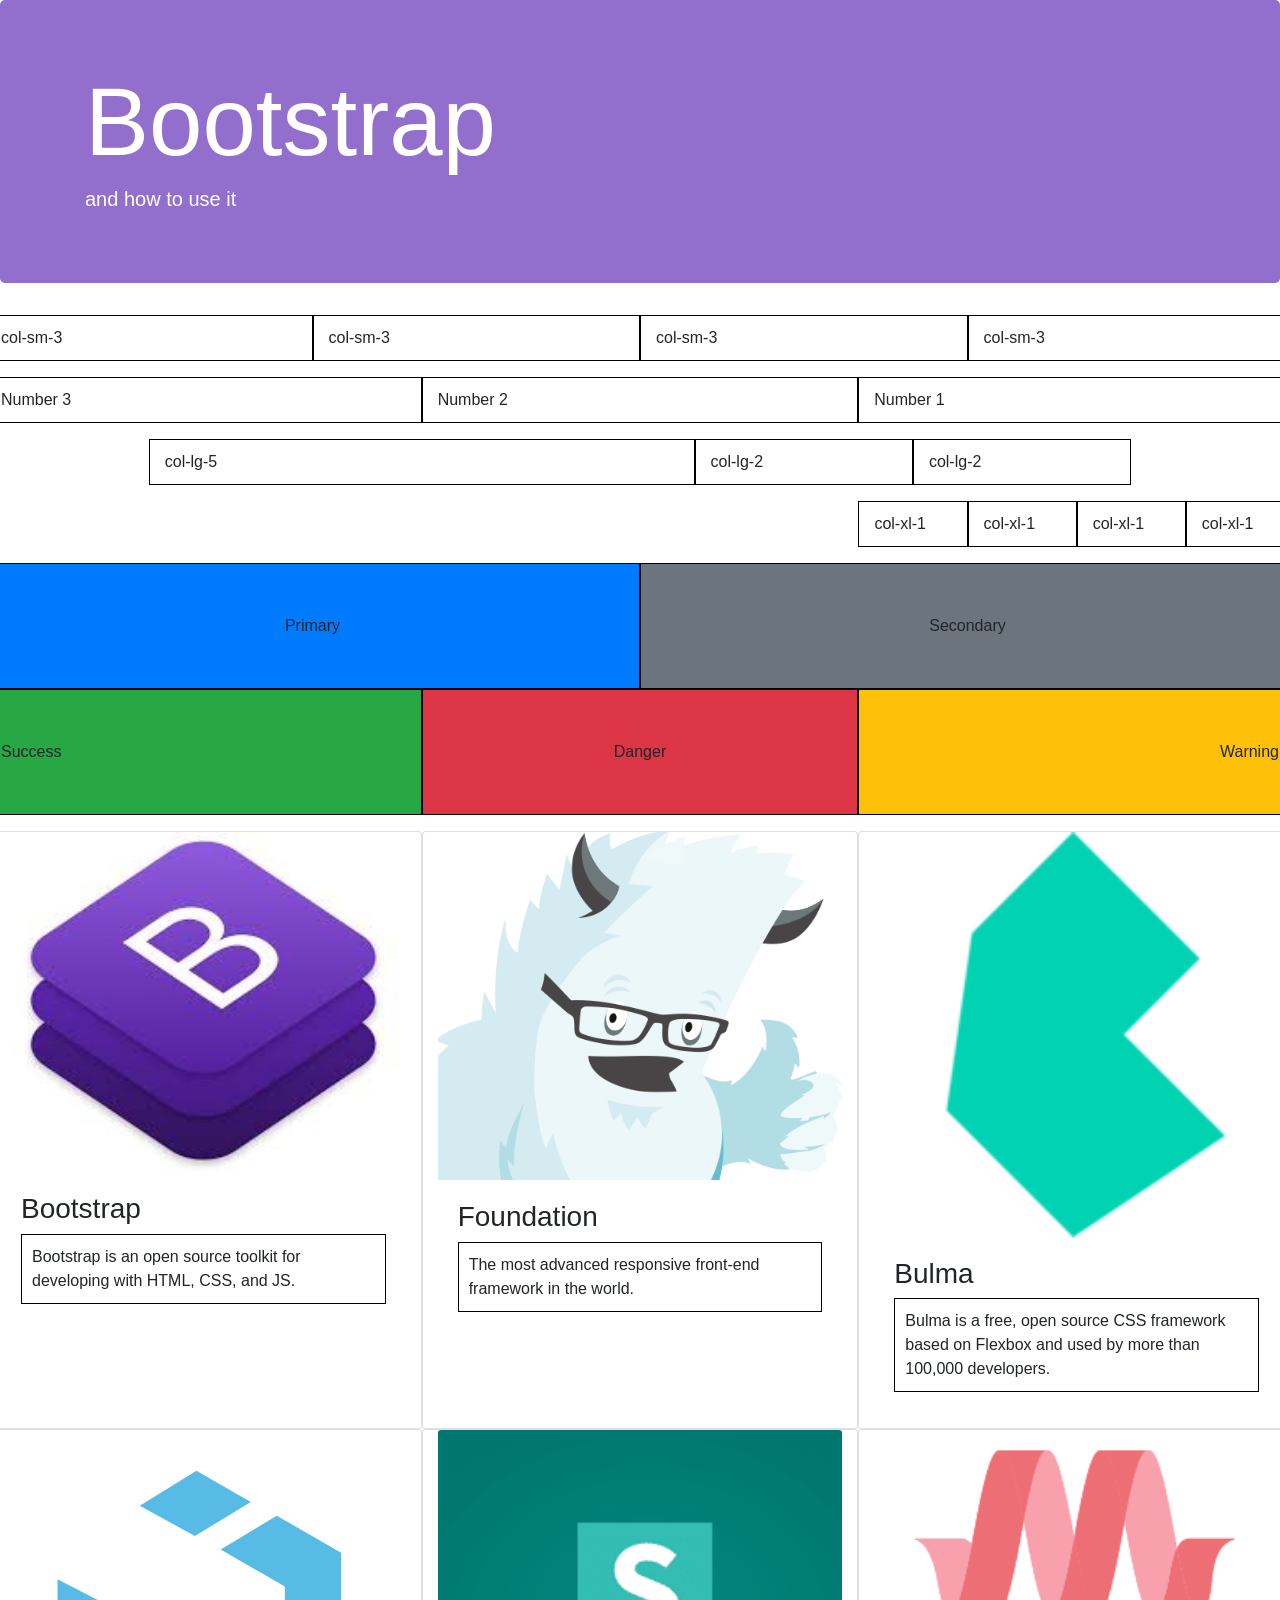
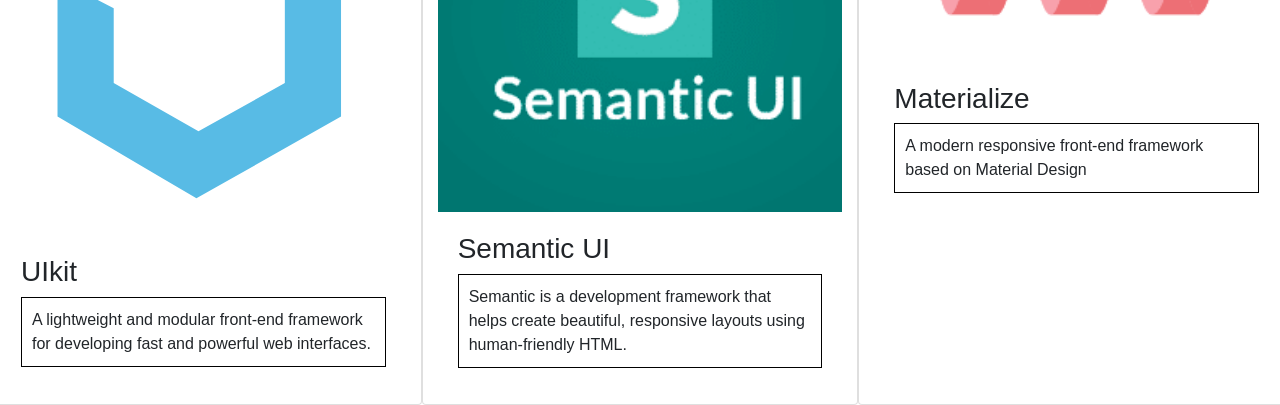
==== index.html @ 68bc1cb2 "Initial Commit" ====
<!doctype html>
<html lang="en">
  <head>
    <!-- Required meta tags -->
    <meta charset="utf-8">
    <meta name="viewport" content="width=device-width, initial-scale=1, shrink-to-fit=no">
    <!-- Bootstrap CSS -->
    <link rel="stylesheet" href="https://stackpath.bootstrapcdn.com/bootstrap/4.2.1/css/bootstrap.min.css" integrity="sha384-GJzZqFGwb1QTTN6wy59ffF1BuGJpLSa9DkKMp0DgiMDm4iYMj70gZWKYbI706tWS" crossorigin="anonymous">
    <!--Normal CSS-->
    <link rel="stylesheet" href="styles.css" type="text/css">
    <title>Hello, world!</title>
  </head>
  <body>

    <header class="jumbotron">
      <div class="container">
        <h1 class="display-1 text-white">Bootstrap</h1>
        <h2 class="lead text-white">and how to use it</h2>
      </div>
    </header>

    <section class="row">
      <p class="col-sm-3">col-sm-3</p>
      <p class="col-sm-3">col-sm-3</p>
      <p class="col-sm-3">col-sm-3</p>
      <p class="col-sm-3">col-sm-3</p>
    </section>

    <section class="row">
      <p class="col-md-4 order-last">Number 1</p>
      <p class="col-md-4">Number 2</p>
      <p class="col-md-4 order-first">Number 3</p>
    </section>

    <section class="row justify-content-center">
      <p class="col-lg-5">col-lg-5</p>
      <p class="col-lg-2">col-lg-2</p>
      <p class="col-lg-2">col-lg-2</p>
    </section>

    <section class="row justify-content-end">
      <p class="col-md-3 col-xl-1">col-xl-1</p>
      <p class="col-md-3 col-xl-1">col-xl-1</p>
      <p class="col-md-3 col-xl-1">col-xl-1</p>
      <p class="col-md-3 col-xl-1">col-xl-1</p>
    </section>



    <ul class="row">
      <li class="col-md-6 bg-primary text-center">Primary</li>
      <li class="col-md-6 bg-secondary text-center">Secondary</li>
      <li class="col-md-4 bg-success text-left">Success</li>
      <li class="col-md-4 bg-danger text-center">Danger</li>
      <li class="col-md-4 bg-warning text-right">Warning</li>
    </ul>



    <section class="row">
      <article class="card col-md-6 col-lg-4">
        <img src="img/bootstrap.jpeg" alt="Bootstrap Logo" class="card-img-top img-fluid">
        <div class="card-body">
          <h3>Bootstrap</h3>
          <p>Bootstrap is an open source toolkit for developing with HTML, CSS, and JS.</p>
        </div>
      </article>
      <article class="card col-md-6 col-lg-4">
        <img src="img/foundation.png" alt="Foundation Logo" class="card-img-top img-fluid">
        <div class="card-body">
          <h3>Foundation</h3>
          <p>The most advanced responsive front-end framework in the world.</p>
        </div>
      </article>
      <article class="card col-md-6 col-lg-4">
        <img src="img/bulma.png" alt="Bulma Logo" class="card-img-top img-fluid">
        <div class="card-body">
          <h3>Bulma</h3>
          <p>Bulma is a free, open source CSS framework based on Flexbox and used by more than 100,000 developers.</p>
        </div>
      </article>
      <article class="card col-md-6 col-lg-4">
        <img src="img/uikit.svg" alt="UIkit Logo" class="card-img-top img-fluid">
        <div class="card-body">
          <h3>UIkit</h3>
          <p>A lightweight and modular front-end framework for developing fast and powerful web interfaces.</p>
        </div>
      </article>
      <article class="card col-md-6 col-lg-4">
        <img src="img/semanticui.png" alt="Semantic UI Logo" class="card-img-top img-fluid">
        <div class="card-body">
          <h3>Semantic UI</h3>
          <p>Semantic is a development framework that helps create beautiful, responsive layouts using human-friendly HTML.</p>
        </div>
      </article>
      <article class="card col-md-6 col-lg-4">
        <img src="img/materialize.png" alt="Materialize Logo" class="card-img-top img-fluid">
        <div class="card-body">
          <h3>Materialize</h3>
          <p>A modern responsive front-end framework based on Material Design</p>
        </div>
      </article>
    </section>

  </body>
</html>
---- styles.css ----
.jumbotron {
  background-color: #926FCC
}

p {
  border: 1px solid black;
  padding: 10px;
}

li {
  list-style-type: none;
  border: 1px solid black;
  padding: 50px;
}

ul {
  padding: 0;
}
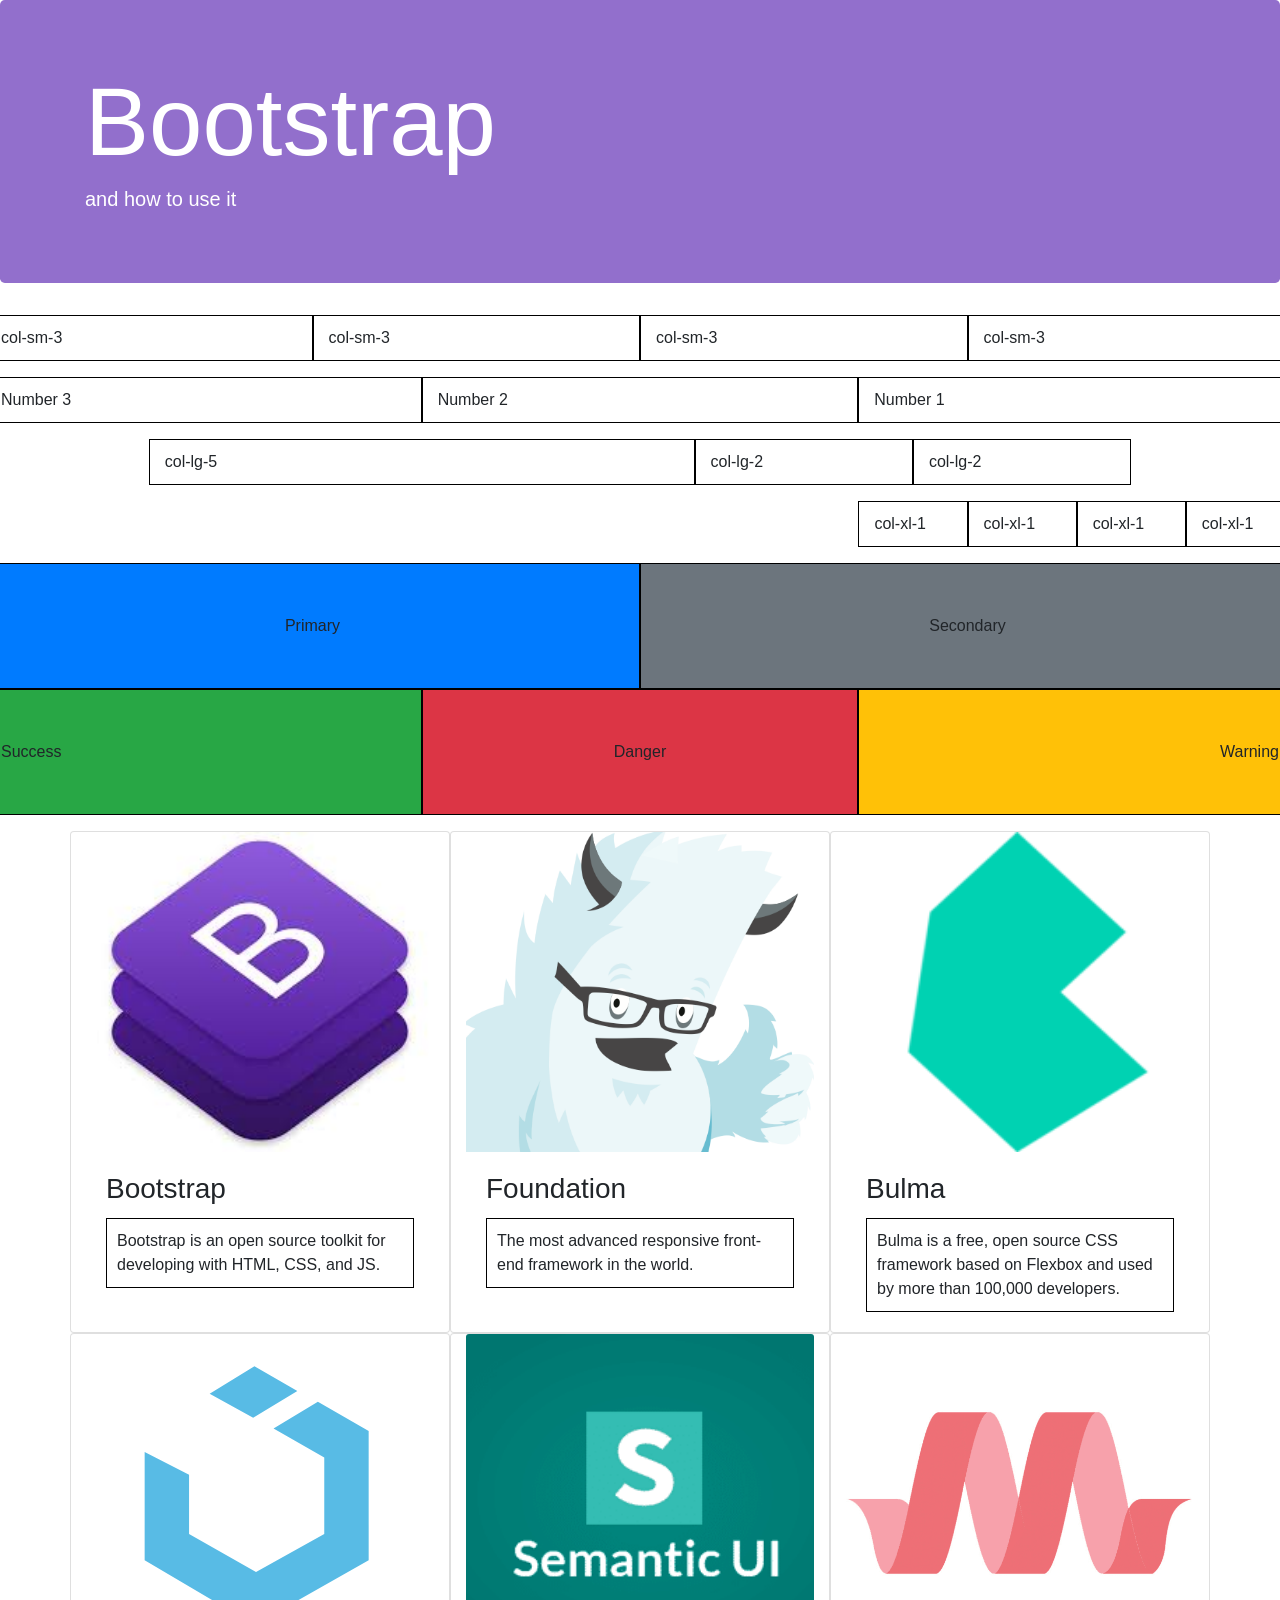
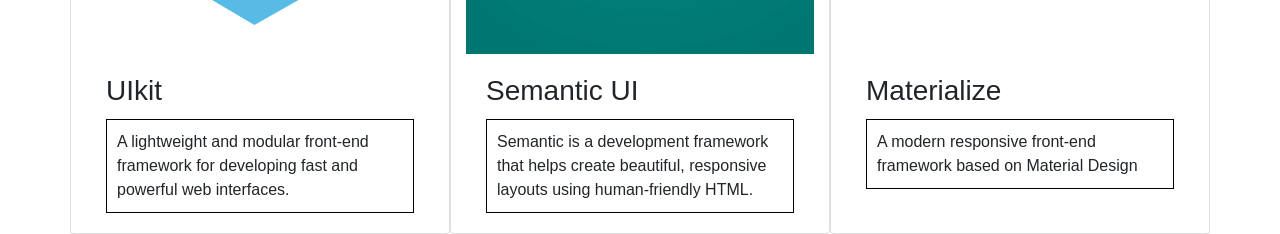
==== commit cfc2062c: "Updated cards" ====
--- a/index.html
+++ b/index.html
@@ -55,52 +55,51 @@
       <li class="col-md-4 bg-warning text-right">Warning</li>
     </ul>
 
-
-
-    <section class="row">
-      <article class="card col-md-6 col-lg-4">
-        <img src="img/bootstrap.jpeg" alt="Bootstrap Logo" class="card-img-top img-fluid">
-        <div class="card-body">
-          <h3>Bootstrap</h3>
-          <p>Bootstrap is an open source toolkit for developing with HTML, CSS, and JS.</p>
-        </div>
-      </article>
-      <article class="card col-md-6 col-lg-4">
-        <img src="img/foundation.png" alt="Foundation Logo" class="card-img-top img-fluid">
-        <div class="card-body">
-          <h3>Foundation</h3>
-          <p>The most advanced responsive front-end framework in the world.</p>
-        </div>
-      </article>
-      <article class="card col-md-6 col-lg-4">
-        <img src="img/bulma.png" alt="Bulma Logo" class="card-img-top img-fluid">
-        <div class="card-body">
-          <h3>Bulma</h3>
-          <p>Bulma is a free, open source CSS framework based on Flexbox and used by more than 100,000 developers.</p>
-        </div>
-      </article>
-      <article class="card col-md-6 col-lg-4">
-        <img src="img/uikit.svg" alt="UIkit Logo" class="card-img-top img-fluid">
-        <div class="card-body">
-          <h3>UIkit</h3>
-          <p>A lightweight and modular front-end framework for developing fast and powerful web interfaces.</p>
-        </div>
-      </article>
-      <article class="card col-md-6 col-lg-4">
-        <img src="img/semanticui.png" alt="Semantic UI Logo" class="card-img-top img-fluid">
-        <div class="card-body">
-          <h3>Semantic UI</h3>
-          <p>Semantic is a development framework that helps create beautiful, responsive layouts using human-friendly HTML.</p>
-        </div>
-      </article>
-      <article class="card col-md-6 col-lg-4">
-        <img src="img/materialize.png" alt="Materialize Logo" class="card-img-top img-fluid">
-        <div class="card-body">
-          <h3>Materialize</h3>
-          <p>A modern responsive front-end framework based on Material Design</p>
-        </div>
-      </article>
+    <section class="container">
+      <div class="row">
+        <article class="card col-md-6 col-lg-4">
+          <img src="img/bootstrap.jpeg" alt="Bootstrap Logo" class="card-img-top img-fluid">
+          <div class="card-body">
+            <h3 class="card-title">Bootstrap</h3>
+            <p class="card-text">Bootstrap is an open source toolkit for developing with HTML, CSS, and JS.</p>
+          </div>
+        </article>
+        <article class="card col-md-6 col-lg-4">
+          <img src="img/foundation.png" alt="Foundation Logo" class="card-img-top img-fluid">
+          <div class="card-body">
+            <h3 class="card-title">Foundation</h3>
+            <p class="card-text">The most advanced responsive front-end framework in the world.</p>
+          </div>
+        </article>
+        <article class="card col-md-6 col-lg-4">
+          <img src="img/bulma.png" alt="Bulma Logo" class="card-img-top img-fluid">
+          <div class="card-body">
+            <h3 class="card-title">Bulma</h3>
+            <p class="card-text">Bulma is a free, open source CSS framework based on Flexbox and used by more than 100,000 developers.</p>
+          </div>
+        </article>
+        <article class="card col-md-6 col-lg-4">
+          <img src="img/uikit.svg" alt="UIkit Logo" class="card-img-top img-fluid">
+          <div class="card-body">
+            <h3 class="card-title">UIkit</h3>
+            <p class="card-text">A lightweight and modular front-end framework for developing fast and powerful web interfaces.</p>
+          </div>
+        </article>
+        <article class="card col-md-6 col-lg-4">
+          <img src="img/semanticui.png" alt="Semantic UI Logo" class="card-img-top img-fluid">
+          <div class="card-body">
+            <h3 class="card-title">Semantic UI</h3>
+            <p class="card-text">Semantic is a development framework that helps create beautiful, responsive layouts using human-friendly HTML.</p>
+          </div>
+        </article>
+        <article class="card col-md-6 col-lg-4">
+          <img src="img/materialize.png" alt="Materialize Logo" class="card-img-top img-fluid">
+          <div class="card-body">
+            <h3 class="card-title">Materialize</h3>
+            <p class="card-text">A modern responsive front-end framework based on Material Design</p>
+          </div>
+        </article>
+      </div>
     </section>
-
   </body>
 </html>
--- a/styles.css
+++ b/styles.css
@@ -16,3 +16,7 @@
 ul {
   padding: 0;
 }
+
+.card-img-top {
+  height: 20rem;
+}
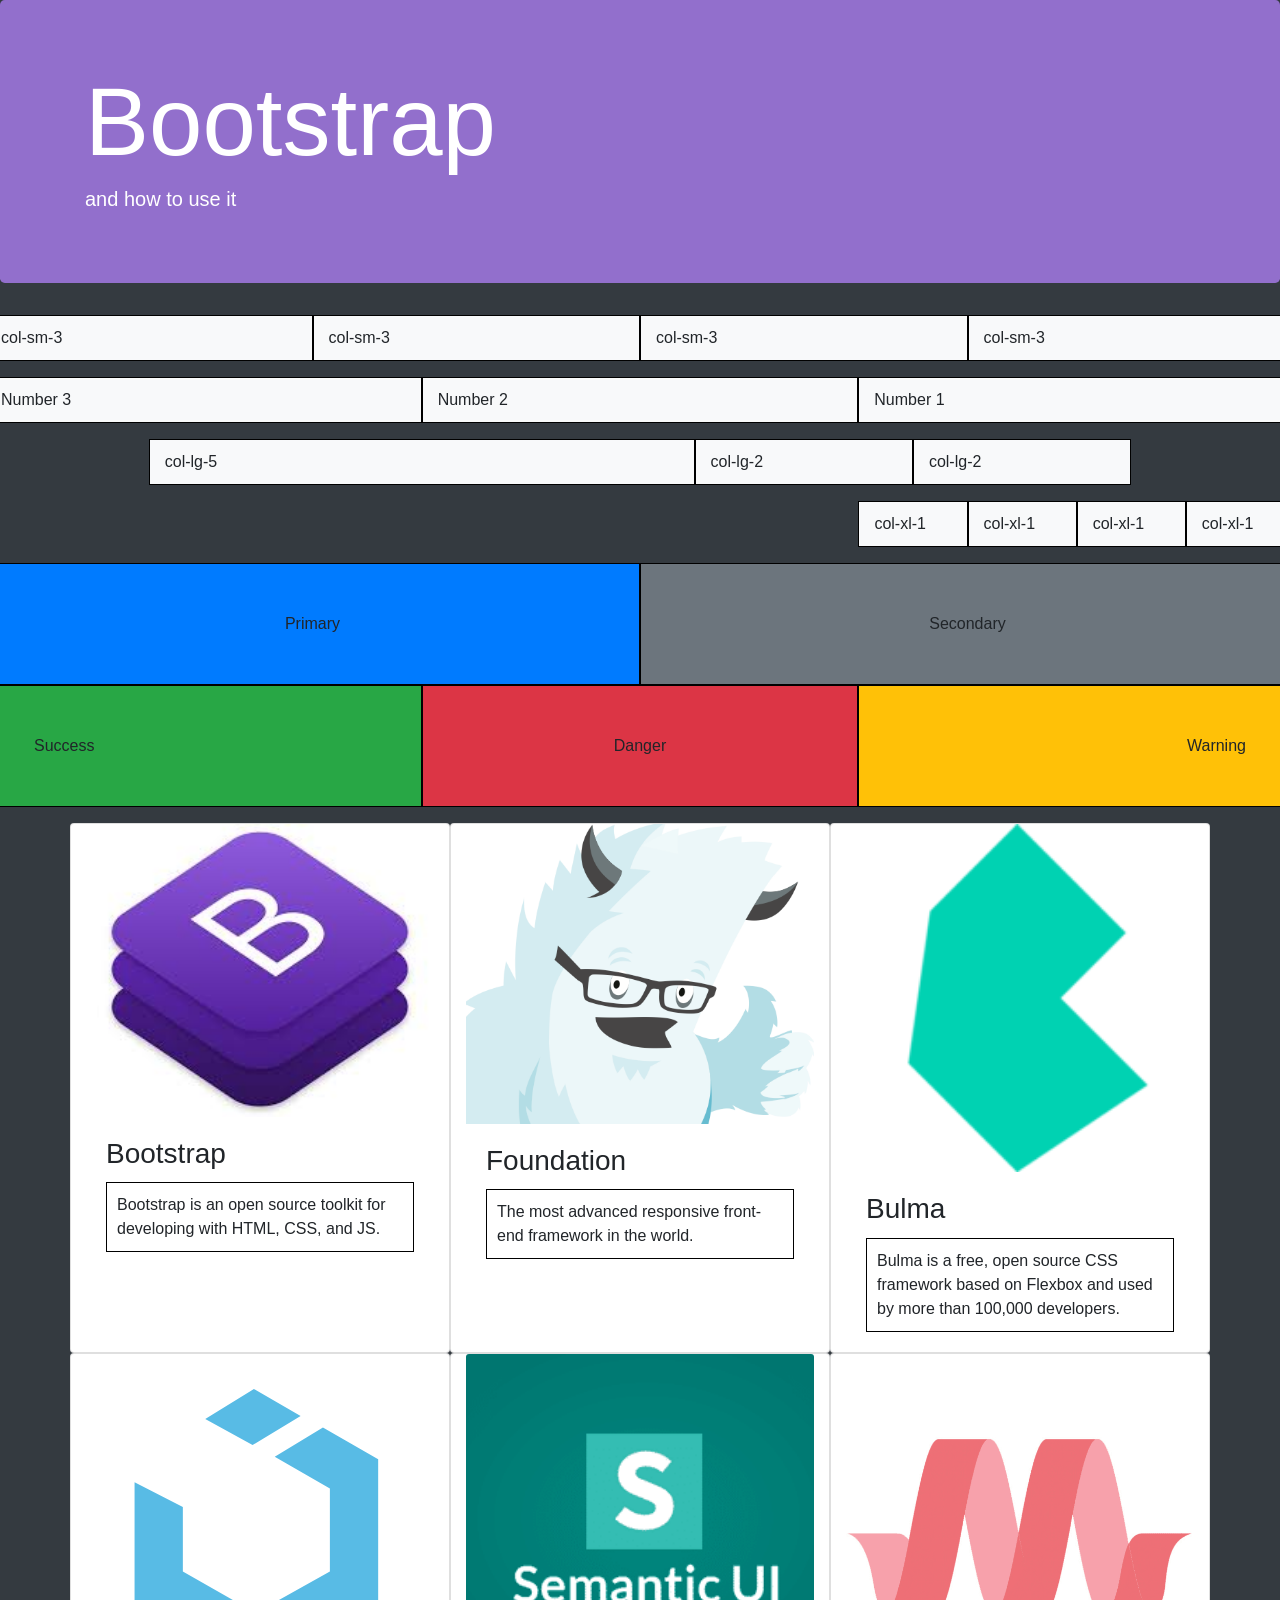
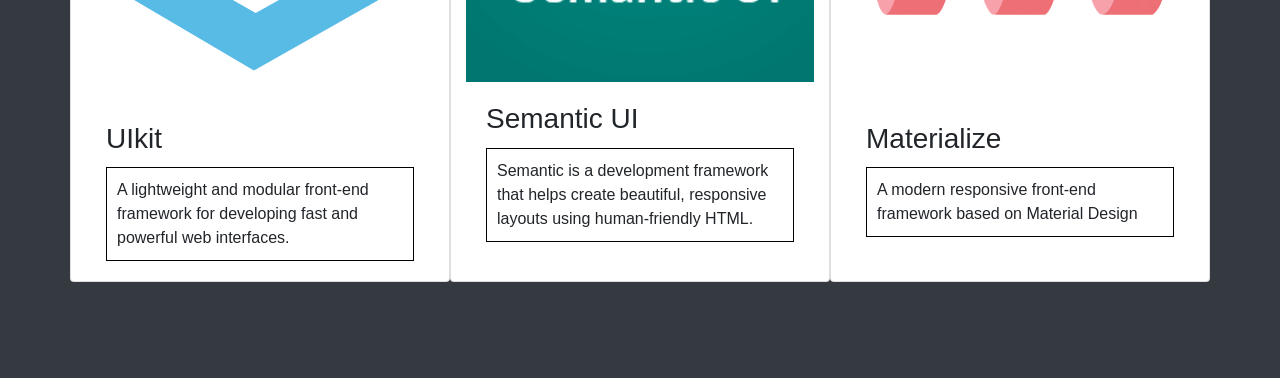
==== commit 85b4eaea: "Added spinner and made minor adjustments" ====
--- a/index.html
+++ b/index.html
@@ -1,105 +1,119 @@
 <!doctype html>
 <html lang="en">
-  <head>
-    <!-- Required meta tags -->
-    <meta charset="utf-8">
-    <meta name="viewport" content="width=device-width, initial-scale=1, shrink-to-fit=no">
-    <!-- Bootstrap CSS -->
-    <link rel="stylesheet" href="https://stackpath.bootstrapcdn.com/bootstrap/4.2.1/css/bootstrap.min.css" integrity="sha384-GJzZqFGwb1QTTN6wy59ffF1BuGJpLSa9DkKMp0DgiMDm4iYMj70gZWKYbI706tWS" crossorigin="anonymous">
-    <!--Normal CSS-->
-    <link rel="stylesheet" href="styles.css" type="text/css">
-    <title>Hello, world!</title>
-  </head>
-  <body>
 
-    <header class="jumbotron">
-      <div class="container">
-        <h1 class="display-1 text-white">Bootstrap</h1>
-        <h2 class="lead text-white">and how to use it</h2>
-      </div>
-    </header>
+<head>
+  <!-- Required meta tags -->
+  <meta charset="utf-8">
+  <meta name="viewport" content="width=device-width, initial-scale=1, shrink-to-fit=no">
+  <!-- Bootstrap CSS -->
+  <link rel="stylesheet" href="https://stackpath.bootstrapcdn.com/bootstrap/4.2.1/css/bootstrap.min.css" integrity="sha384-GJzZqFGwb1QTTN6wy59ffF1BuGJpLSa9DkKMp0DgiMDm4iYMj70gZWKYbI706tWS" crossorigin="anonymous">
+  <!--Normal CSS-->
+  <link rel="stylesheet" href="styles.css" type="text/css">
+  <title>Hello, world!</title>
+</head>
 
-    <section class="row">
-      <p class="col-sm-3">col-sm-3</p>
-      <p class="col-sm-3">col-sm-3</p>
-      <p class="col-sm-3">col-sm-3</p>
-      <p class="col-sm-3">col-sm-3</p>
-    </section>
+<body class="bg-dark">
 
-    <section class="row">
-      <p class="col-md-4 order-last">Number 1</p>
-      <p class="col-md-4">Number 2</p>
-      <p class="col-md-4 order-first">Number 3</p>
-    </section>
-
-    <section class="row justify-content-center">
-      <p class="col-lg-5">col-lg-5</p>
-      <p class="col-lg-2">col-lg-2</p>
-      <p class="col-lg-2">col-lg-2</p>
-    </section>
-
-    <section class="row justify-content-end">
-      <p class="col-md-3 col-xl-1">col-xl-1</p>
-      <p class="col-md-3 col-xl-1">col-xl-1</p>
-      <p class="col-md-3 col-xl-1">col-xl-1</p>
-      <p class="col-md-3 col-xl-1">col-xl-1</p>
-    </section>
+  <header class="jumbotron">
+    <div class="container">
+      <h1 class="display-1 text-white">Bootstrap</h1>
+      <h2 class="lead text-white">and how to use it</h2>
+    </div>
+  </header>
 
 
 
-    <ul class="row">
-      <li class="col-md-6 bg-primary text-center">Primary</li>
-      <li class="col-md-6 bg-secondary text-center">Secondary</li>
-      <li class="col-md-4 bg-success text-left">Success</li>
-      <li class="col-md-4 bg-danger text-center">Danger</li>
-      <li class="col-md-4 bg-warning text-right">Warning</li>
-    </ul>
+  <section class="row">
+    <p class="col-sm-3 bg-light">col-sm-3</p>
+    <p class="col-sm-3 bg-light">col-sm-3</p>
+    <p class="col-sm-3 bg-light">col-sm-3</p>
+    <p class="col-sm-3 bg-light">col-sm-3</p>
+  </section>
 
-    <section class="container">
-      <div class="row">
-        <article class="card col-md-6 col-lg-4">
-          <img src="img/bootstrap.jpeg" alt="Bootstrap Logo" class="card-img-top img-fluid">
-          <div class="card-body">
-            <h3 class="card-title">Bootstrap</h3>
-            <p class="card-text">Bootstrap is an open source toolkit for developing with HTML, CSS, and JS.</p>
-          </div>
-        </article>
-        <article class="card col-md-6 col-lg-4">
-          <img src="img/foundation.png" alt="Foundation Logo" class="card-img-top img-fluid">
-          <div class="card-body">
-            <h3 class="card-title">Foundation</h3>
-            <p class="card-text">The most advanced responsive front-end framework in the world.</p>
-          </div>
-        </article>
-        <article class="card col-md-6 col-lg-4">
-          <img src="img/bulma.png" alt="Bulma Logo" class="card-img-top img-fluid">
-          <div class="card-body">
-            <h3 class="card-title">Bulma</h3>
-            <p class="card-text">Bulma is a free, open source CSS framework based on Flexbox and used by more than 100,000 developers.</p>
-          </div>
-        </article>
-        <article class="card col-md-6 col-lg-4">
-          <img src="img/uikit.svg" alt="UIkit Logo" class="card-img-top img-fluid">
-          <div class="card-body">
-            <h3 class="card-title">UIkit</h3>
-            <p class="card-text">A lightweight and modular front-end framework for developing fast and powerful web interfaces.</p>
-          </div>
-        </article>
-        <article class="card col-md-6 col-lg-4">
-          <img src="img/semanticui.png" alt="Semantic UI Logo" class="card-img-top img-fluid">
-          <div class="card-body">
-            <h3 class="card-title">Semantic UI</h3>
-            <p class="card-text">Semantic is a development framework that helps create beautiful, responsive layouts using human-friendly HTML.</p>
-          </div>
-        </article>
-        <article class="card col-md-6 col-lg-4">
-          <img src="img/materialize.png" alt="Materialize Logo" class="card-img-top img-fluid">
-          <div class="card-body">
-            <h3 class="card-title">Materialize</h3>
-            <p class="card-text">A modern responsive front-end framework based on Material Design</p>
-          </div>
-        </article>
-      </div>
-    </section>
-  </body>
+  <section class="row">
+    <p class="col-md-4 order-last bg-light">Number 1</p>
+    <p class="col-md-4 bg-light">Number 2</p>
+    <p class="col-md-4 order-first bg-light">Number 3</p>
+  </section>
+
+  <section class="row justify-content-center">
+    <p class="col-lg-5 bg-light">col-lg-5</p>
+    <p class="col-lg-2 bg-light">col-lg-2</p>
+    <p class="col-lg-2 bg-light">col-lg-2</p>
+  </section>
+
+  <section class="row justify-content-end">
+    <p class="col-md-3 col-xl-1 bg-light">col-xl-1</p>
+    <p class="col-md-3 col-xl-1 bg-light">col-xl-1</p>
+    <p class="col-md-3 col-xl-1 bg-light">col-xl-1</p>
+    <p class="col-md-3 col-xl-1 bg-light">col-xl-1</p>
+  </section>
+
+
+
+  <ul class="row">
+    <li class="col-md-6 bg-primary text-center p-5">Primary</li>
+    <li class="col-md-6 bg-secondary text-center p-5">Secondary</li>
+    <li class="col-md-4 bg-success text-left p-5">Success</li>
+    <li class="col-md-4 bg-danger text-center p-5">Danger</li>
+    <li class="col-md-4 bg-warning text-right p-5">Warning</li>
+  </ul>
+
+
+
+  <section class="container">
+    <div class="row">
+      <article class="card col-md-6 col-lg-4">
+        <img src="img/bootstrap.jpeg" alt="Bootstrap Logo" class="card-img-top img-fluid">
+        <div class="card-body">
+          <h3 class="card-title">Bootstrap</h3>
+          <p class="card-text">Bootstrap is an open source toolkit for developing with HTML, CSS, and JS.</p>
+        </div>
+      </article>
+      <article class="card col-md-6 col-lg-4">
+        <img src="img/foundation.png" alt="Foundation Logo" class="card-img-top img-fluid">
+        <div class="card-body">
+          <h3 class="card-title">Foundation</h3>
+          <p class="card-text">The most advanced responsive front-end framework in the world.</p>
+        </div>
+      </article>
+      <article class="card col-md-6 col-lg-4">
+        <img src="img/bulma.png" alt="Bulma Logo" class="card-img-top img-fluid">
+        <div class="card-body">
+          <h3 class="card-title">Bulma</h3>
+          <p class="card-text">Bulma is a free, open source CSS framework based on Flexbox and used by more than 100,000 developers.</p>
+        </div>
+      </article>
+      <article class="card col-md-6 col-lg-4">
+        <img src="img/uikit.svg" alt="UIkit Logo" class="card-img-top img-fluid">
+        <div class="card-body">
+          <h3 class="card-title">UIkit</h3>
+          <p class="card-text">A lightweight and modular front-end framework for developing fast and powerful web interfaces.</p>
+        </div>
+      </article>
+      <article class="card col-md-6 col-lg-4">
+        <img src="img/semanticui.png" alt="Semantic UI Logo" class="card-img-top img-fluid">
+        <div class="card-body">
+          <h3 class="card-title">Semantic UI</h3>
+          <p class="card-text">Semantic is a development framework that helps create beautiful, responsive layouts using human-friendly HTML.</p>
+        </div>
+      </article>
+      <article class="card col-md-6 col-lg-4">
+        <img src="img/materialize.png" alt="Materialize Logo" class="card-img-top img-fluid">
+        <div class="card-body">
+          <h3 class="card-title">Materialize</h3>
+          <p class="card-text">A modern responsive front-end framework based on Material Design</p>
+        </div>
+      </article>
+    </div>
+  </section>
+
+  <div class="row justify-content-center">
+    <div class="spinner-border text-danger m-5" role="status">
+      <span class="sr-only">Loading...</span>
+    </div>
+  </div>
+  
+</body>
+
 </html>
--- a/styles.css
+++ b/styles.css
@@ -10,13 +10,12 @@
 li {
   list-style-type: none;
   border: 1px solid black;
-  padding: 50px;
 }
 
 ul {
   padding: 0;
 }
 
-.card-img-top {
-  height: 20rem;
+@media (prefers-reduced-motion: reduce) {
+
 }
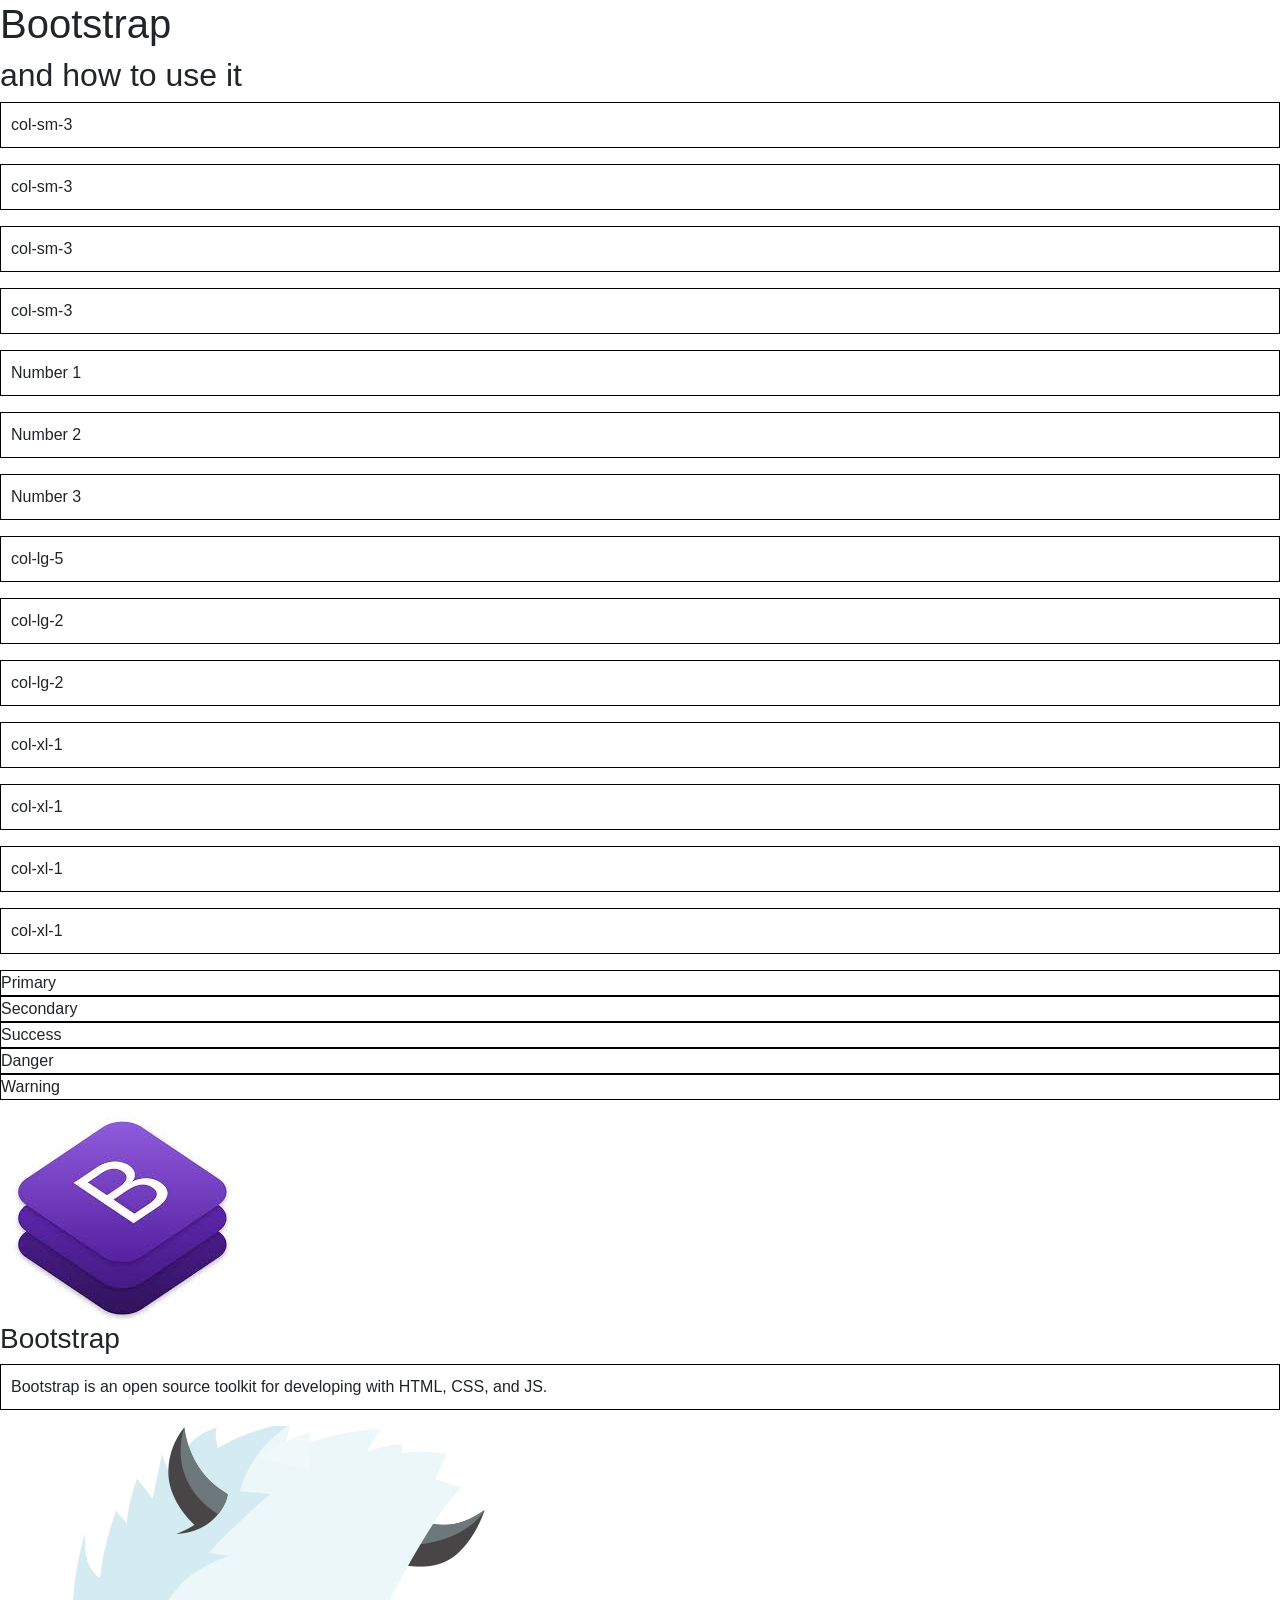
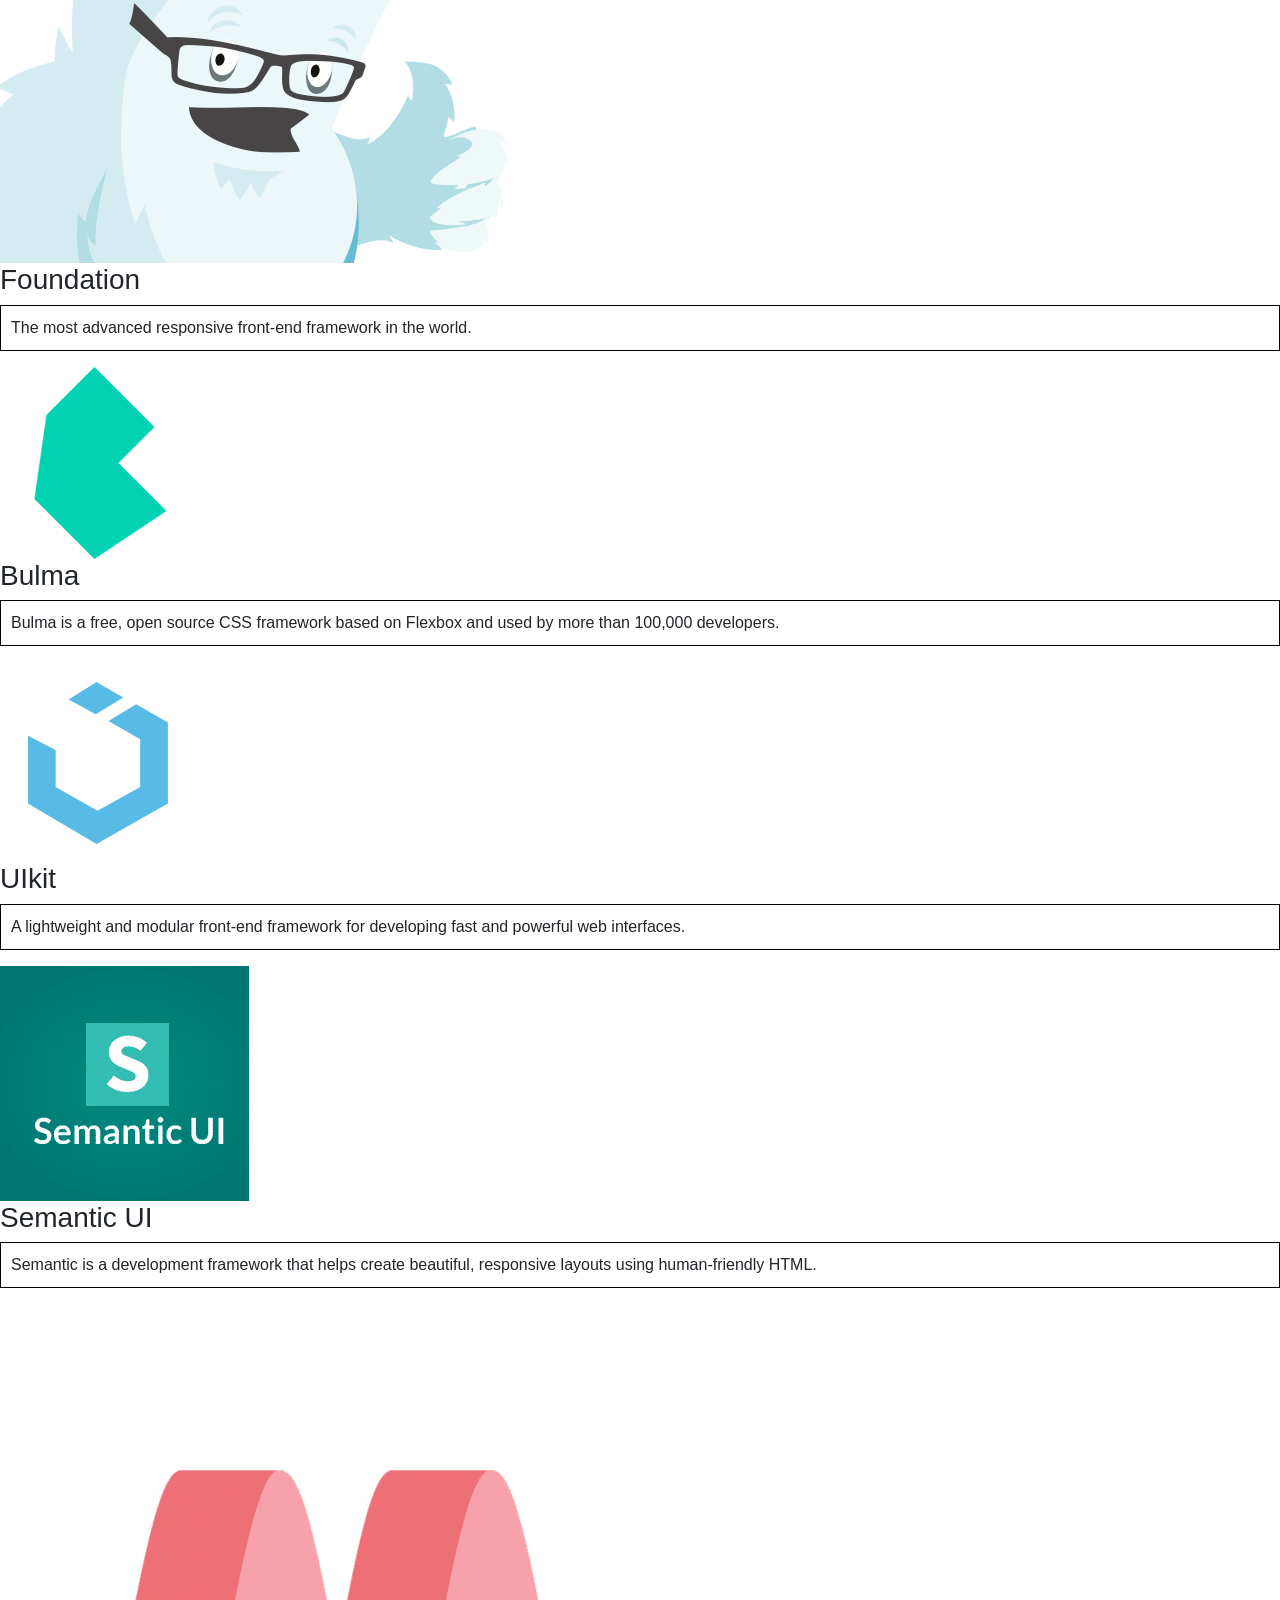
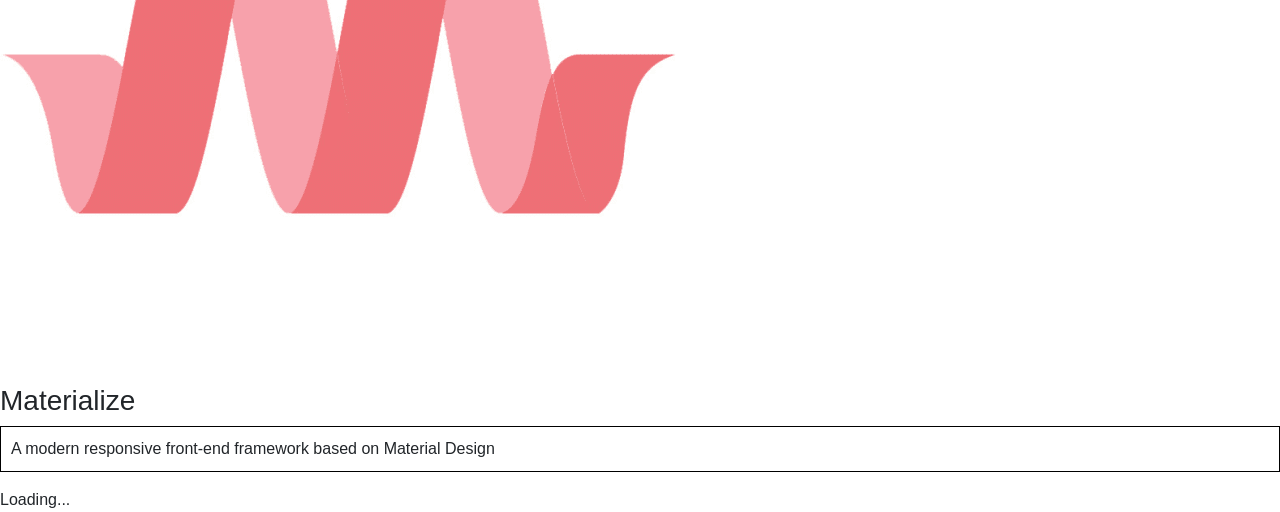
==== commit 5fe15dbc: "Incomplete version to follow along with" ====
--- a/index.html
+++ b/index.html
@@ -12,108 +12,108 @@
   <title>Hello, world!</title>
 </head>
 
-<body class="bg-dark">
+<body class="">
 
-  <header class="jumbotron">
-    <div class="container">
-      <h1 class="display-1 text-white">Bootstrap</h1>
-      <h2 class="lead text-white">and how to use it</h2>
+  <header class="">
+    <div class="">
+      <h1 class="">Bootstrap</h1>
+      <h2 class="">and how to use it</h2>
     </div>
   </header>
 
 
 
-  <section class="row">
-    <p class="col-sm-3 bg-light">col-sm-3</p>
-    <p class="col-sm-3 bg-light">col-sm-3</p>
-    <p class="col-sm-3 bg-light">col-sm-3</p>
-    <p class="col-sm-3 bg-light">col-sm-3</p>
+  <section class="">
+    <p class="">col-sm-3</p>
+    <p class="">col-sm-3</p>
+    <p class="">col-sm-3</p>
+    <p class="">col-sm-3</p>
   </section>
 
-  <section class="row">
-    <p class="col-md-4 order-last bg-light">Number 1</p>
-    <p class="col-md-4 bg-light">Number 2</p>
-    <p class="col-md-4 order-first bg-light">Number 3</p>
+  <section class="">
+    <p class="">Number 1</p>
+    <p class="">Number 2</p>
+    <p class="">Number 3</p>
   </section>
 
-  <section class="row justify-content-center">
-    <p class="col-lg-5 bg-light">col-lg-5</p>
-    <p class="col-lg-2 bg-light">col-lg-2</p>
-    <p class="col-lg-2 bg-light">col-lg-2</p>
+  <section class="">
+    <p class="">col-lg-5</p>
+    <p class="">col-lg-2</p>
+    <p class="">col-lg-2</p>
   </section>
 
-  <section class="row justify-content-end">
-    <p class="col-md-3 col-xl-1 bg-light">col-xl-1</p>
-    <p class="col-md-3 col-xl-1 bg-light">col-xl-1</p>
-    <p class="col-md-3 col-xl-1 bg-light">col-xl-1</p>
-    <p class="col-md-3 col-xl-1 bg-light">col-xl-1</p>
+  <section class="">
+    <p class="">col-xl-1</p>
+    <p class="">col-xl-1</p>
+    <p class="">col-xl-1</p>
+    <p class="">col-xl-1</p>
   </section>
 
 
 
-  <ul class="row">
-    <li class="col-md-6 bg-primary text-center p-5">Primary</li>
-    <li class="col-md-6 bg-secondary text-center p-5">Secondary</li>
-    <li class="col-md-4 bg-success text-left p-5">Success</li>
-    <li class="col-md-4 bg-danger text-center p-5">Danger</li>
-    <li class="col-md-4 bg-warning text-right p-5">Warning</li>
+  <ul class="">
+    <li class="">Primary</li>
+    <li class="">Secondary</li>
+    <li class="">Success</li>
+    <li class="">Danger</li>
+    <li class="">Warning</li>
   </ul>
 
 
 
-  <section class="container">
-    <div class="row">
-      <article class="card col-md-6 col-lg-4">
-        <img src="img/bootstrap.jpeg" alt="Bootstrap Logo" class="card-img-top img-fluid">
-        <div class="card-body">
-          <h3 class="card-title">Bootstrap</h3>
-          <p class="card-text">Bootstrap is an open source toolkit for developing with HTML, CSS, and JS.</p>
+  <section class="">
+    <div class="">
+      <article class="">
+        <img src="img/bootstrap.jpeg" alt="Bootstrap Logo" class="">
+        <div class="">
+          <h3 class="">Bootstrap</h3>
+          <p class="">Bootstrap is an open source toolkit for developing with HTML, CSS, and JS.</p>
         </div>
       </article>
-      <article class="card col-md-6 col-lg-4">
-        <img src="img/foundation.png" alt="Foundation Logo" class="card-img-top img-fluid">
-        <div class="card-body">
-          <h3 class="card-title">Foundation</h3>
-          <p class="card-text">The most advanced responsive front-end framework in the world.</p>
+      <article class="">
+        <img src="img/foundation.png" alt="Foundation Logo" class="">
+        <div class="">
+          <h3 class="">Foundation</h3>
+          <p class="">The most advanced responsive front-end framework in the world.</p>
         </div>
       </article>
-      <article class="card col-md-6 col-lg-4">
-        <img src="img/bulma.png" alt="Bulma Logo" class="card-img-top img-fluid">
-        <div class="card-body">
-          <h3 class="card-title">Bulma</h3>
-          <p class="card-text">Bulma is a free, open source CSS framework based on Flexbox and used by more than 100,000 developers.</p>
+      <article class="">
+        <img src="img/bulma.png" alt="Bulma Logo" class="">
+        <div class="">
+          <h3 class="">Bulma</h3>
+          <p class="">Bulma is a free, open source CSS framework based on Flexbox and used by more than 100,000 developers.</p>
         </div>
       </article>
-      <article class="card col-md-6 col-lg-4">
-        <img src="img/uikit.svg" alt="UIkit Logo" class="card-img-top img-fluid">
-        <div class="card-body">
-          <h3 class="card-title">UIkit</h3>
-          <p class="card-text">A lightweight and modular front-end framework for developing fast and powerful web interfaces.</p>
+      <article class="">
+        <img src="img/uikit.svg" alt="UIkit Logo" class="">
+        <div class="">
+          <h3 class="">UIkit</h3>
+          <p class="">A lightweight and modular front-end framework for developing fast and powerful web interfaces.</p>
         </div>
       </article>
-      <article class="card col-md-6 col-lg-4">
-        <img src="img/semanticui.png" alt="Semantic UI Logo" class="card-img-top img-fluid">
-        <div class="card-body">
-          <h3 class="card-title">Semantic UI</h3>
-          <p class="card-text">Semantic is a development framework that helps create beautiful, responsive layouts using human-friendly HTML.</p>
+      <article class="">
+        <img src="img/semanticui.png" alt="Semantic UI Logo" class="">
+        <div class="">
+          <h3 class="">Semantic UI</h3>
+          <p class="">Semantic is a development framework that helps create beautiful, responsive layouts using human-friendly HTML.</p>
         </div>
       </article>
-      <article class="card col-md-6 col-lg-4">
-        <img src="img/materialize.png" alt="Materialize Logo" class="card-img-top img-fluid">
-        <div class="card-body">
-          <h3 class="card-title">Materialize</h3>
-          <p class="card-text">A modern responsive front-end framework based on Material Design</p>
+      <article class="">
+        <img src="img/materialize.png" alt="Materialize Logo" class="">
+        <div class="">
+          <h3 class="">Materialize</h3>
+          <p class="">A modern responsive front-end framework based on Material Design</p>
         </div>
       </article>
     </div>
   </section>
 
-  <div class="row justify-content-center">
-    <div class="spinner-border text-danger m-5" role="status">
-      <span class="sr-only">Loading...</span>
+  <div class="">
+    <div class="" role="status">
+      <span class="">Loading...</span>
     </div>
   </div>
-  
+
 </body>
 
 </html>
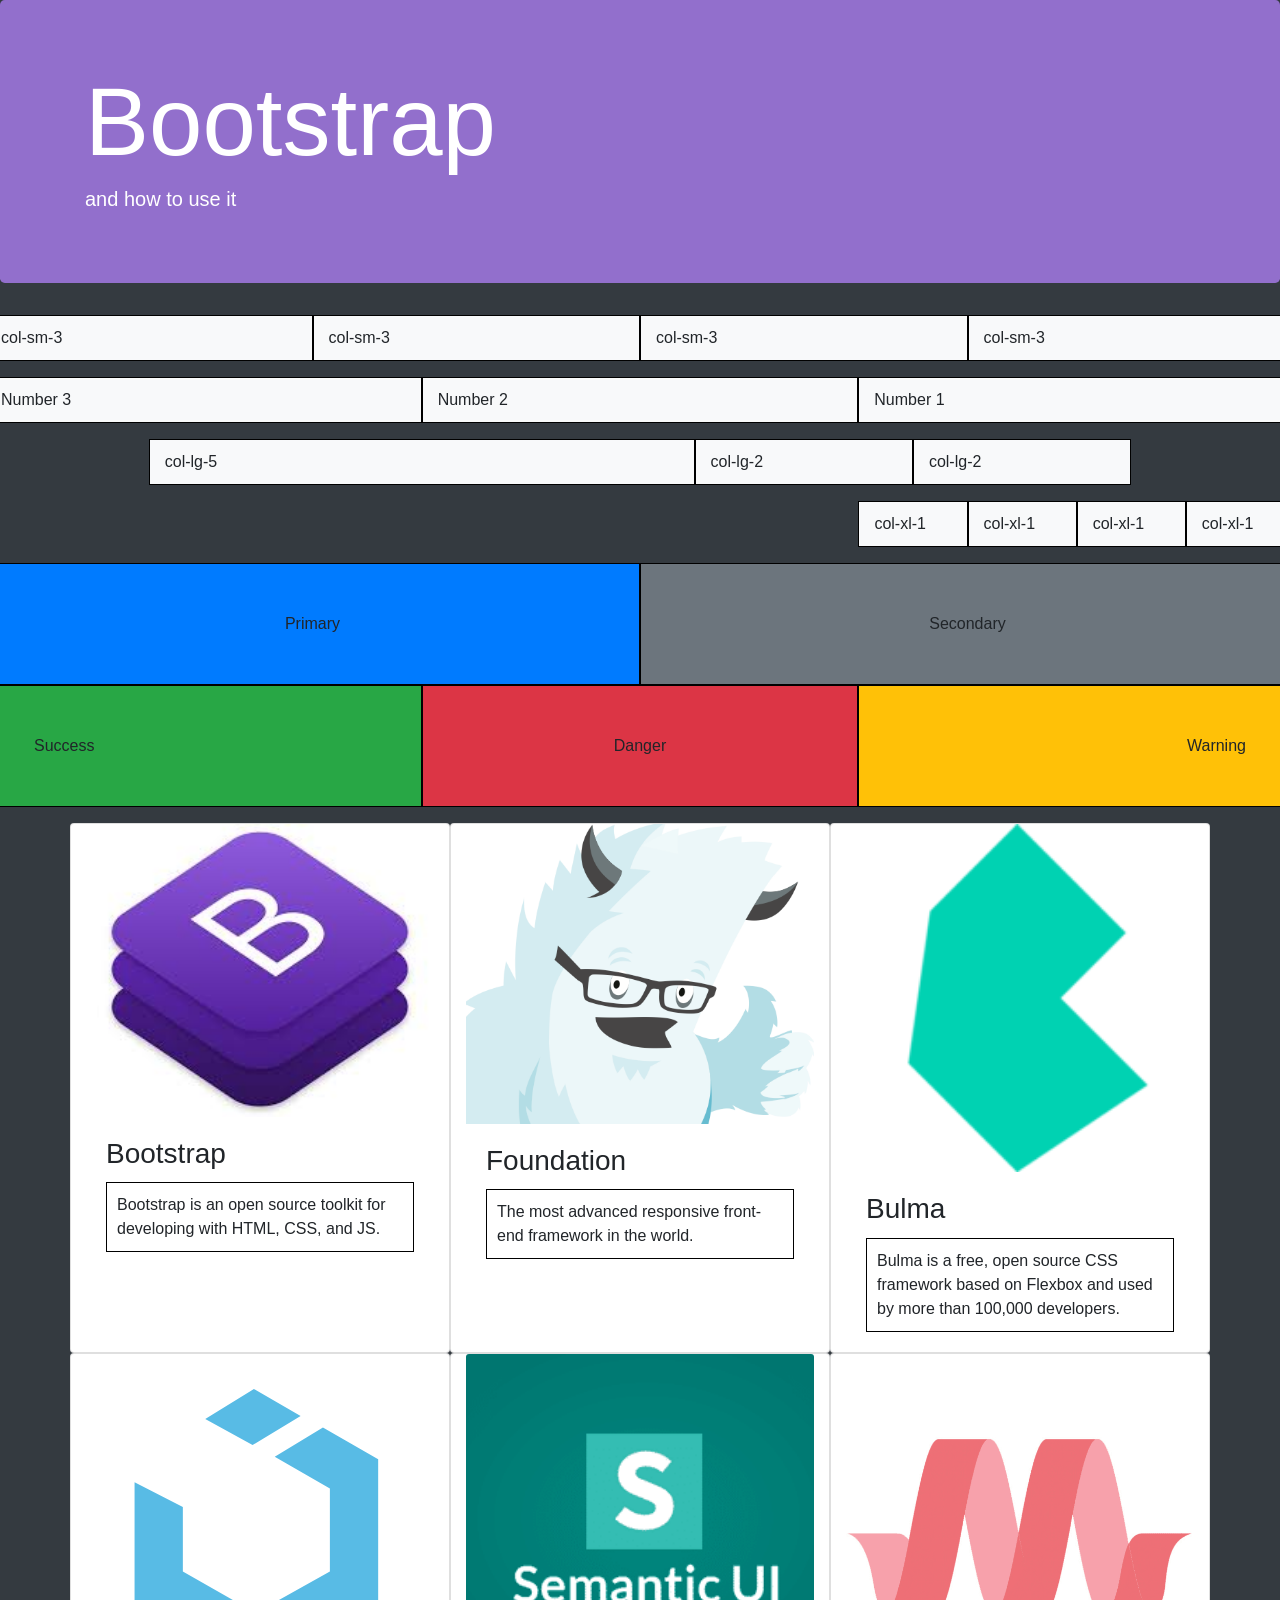
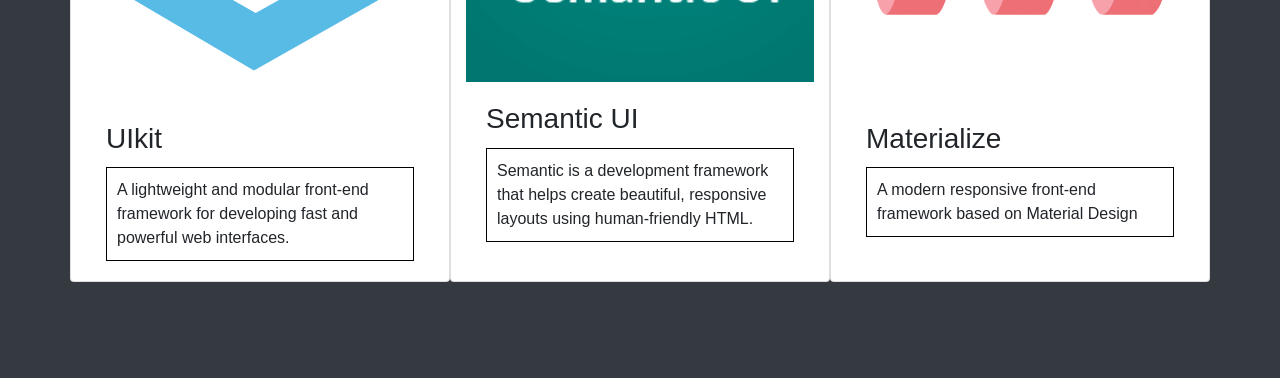
==== commit 4fcf8d9e: "Changed back to one index file" ====
--- a/index.html
+++ b/index.html
@@ -12,105 +12,105 @@
   <title>Hello, world!</title>
 </head>
 
-<body class="">
+<body class="bg-dark">
 
-  <header class="">
-    <div class="">
-      <h1 class="">Bootstrap</h1>
-      <h2 class="">and how to use it</h2>
+  <header class="jumbotron">
+    <div class="container">
+      <h1 class="display-1 text-white">Bootstrap</h1>
+      <h2 class="lead text-white">and how to use it</h2>
     </div>
   </header>
 
 
 
-  <section class="">
-    <p class="">col-sm-3</p>
-    <p class="">col-sm-3</p>
-    <p class="">col-sm-3</p>
-    <p class="">col-sm-3</p>
+  <section class="row">
+    <p class="col-sm-3 bg-light">col-sm-3</p>
+    <p class="col-sm-3 bg-light">col-sm-3</p>
+    <p class="col-sm-3 bg-light">col-sm-3</p>
+    <p class="col-sm-3 bg-light">col-sm-3</p>
   </section>
 
-  <section class="">
-    <p class="">Number 1</p>
-    <p class="">Number 2</p>
-    <p class="">Number 3</p>
+  <section class="row">
+    <p class="col-md-4 order-last bg-light">Number 1</p>
+    <p class="col-md-4 bg-light">Number 2</p>
+    <p class="col-md-4 order-first bg-light">Number 3</p>
   </section>
 
-  <section class="">
-    <p class="">col-lg-5</p>
-    <p class="">col-lg-2</p>
-    <p class="">col-lg-2</p>
+  <section class="row justify-content-center">
+    <p class="col-lg-5 bg-light">col-lg-5</p>
+    <p class="col-lg-2 bg-light">col-lg-2</p>
+    <p class="col-lg-2 bg-light">col-lg-2</p>
   </section>
 
-  <section class="">
-    <p class="">col-xl-1</p>
-    <p class="">col-xl-1</p>
-    <p class="">col-xl-1</p>
-    <p class="">col-xl-1</p>
+  <section class="row justify-content-end">
+    <p class="col-md-3 col-xl-1 bg-light">col-xl-1</p>
+    <p class="col-md-3 col-xl-1 bg-light">col-xl-1</p>
+    <p class="col-md-3 col-xl-1 bg-light">col-xl-1</p>
+    <p class="col-md-3 col-xl-1 bg-light">col-xl-1</p>
   </section>
 
 
 
-  <ul class="">
-    <li class="">Primary</li>
-    <li class="">Secondary</li>
-    <li class="">Success</li>
-    <li class="">Danger</li>
-    <li class="">Warning</li>
+  <ul class="row">
+    <li class="col-md-6 bg-primary text-center p-5">Primary</li>
+    <li class="col-md-6 bg-secondary text-center p-5">Secondary</li>
+    <li class="col-md-4 bg-success text-left p-5">Success</li>
+    <li class="col-md-4 bg-danger text-center p-5">Danger</li>
+    <li class="col-md-4 bg-warning text-right p-5">Warning</li>
   </ul>
 
 
 
-  <section class="">
-    <div class="">
-      <article class="">
-        <img src="img/bootstrap.jpeg" alt="Bootstrap Logo" class="">
-        <div class="">
-          <h3 class="">Bootstrap</h3>
-          <p class="">Bootstrap is an open source toolkit for developing with HTML, CSS, and JS.</p>
+  <section class="container">
+    <div class="row">
+      <article class="card col-md-6 col-lg-4">
+        <img src="img/bootstrap.jpeg" alt="Bootstrap Logo" class="card-img-top img-fluid">
+        <div class="card-body">
+          <h3 class="card-title">Bootstrap</h3>
+          <p class="card-text">Bootstrap is an open source toolkit for developing with HTML, CSS, and JS.</p>
         </div>
       </article>
-      <article class="">
-        <img src="img/foundation.png" alt="Foundation Logo" class="">
-        <div class="">
-          <h3 class="">Foundation</h3>
-          <p class="">The most advanced responsive front-end framework in the world.</p>
+      <article class="card col-md-6 col-lg-4">
+        <img src="img/foundation.png" alt="Foundation Logo" class="card-img-top img-fluid">
+        <div class="card-body">
+          <h3 class="card-title">Foundation</h3>
+          <p class="card-text">The most advanced responsive front-end framework in the world.</p>
         </div>
       </article>
-      <article class="">
-        <img src="img/bulma.png" alt="Bulma Logo" class="">
-        <div class="">
-          <h3 class="">Bulma</h3>
-          <p class="">Bulma is a free, open source CSS framework based on Flexbox and used by more than 100,000 developers.</p>
+      <article class="card col-md-6 col-lg-4">
+        <img src="img/bulma.png" alt="Bulma Logo" class="card-img-top img-fluid">
+        <div class="card-body">
+          <h3 class="card-title">Bulma</h3>
+          <p class="card-text">Bulma is a free, open source CSS framework based on Flexbox and used by more than 100,000 developers.</p>
         </div>
       </article>
-      <article class="">
-        <img src="img/uikit.svg" alt="UIkit Logo" class="">
-        <div class="">
-          <h3 class="">UIkit</h3>
-          <p class="">A lightweight and modular front-end framework for developing fast and powerful web interfaces.</p>
+      <article class="card col-md-6 col-lg-4">
+        <img src="img/uikit.svg" alt="UIkit Logo" class="card-img-top img-fluid">
+        <div class="card-body">
+          <h3 class="card-title">UIkit</h3>
+          <p class="card-text">A lightweight and modular front-end framework for developing fast and powerful web interfaces.</p>
         </div>
       </article>
-      <article class="">
-        <img src="img/semanticui.png" alt="Semantic UI Logo" class="">
-        <div class="">
-          <h3 class="">Semantic UI</h3>
-          <p class="">Semantic is a development framework that helps create beautiful, responsive layouts using human-friendly HTML.</p>
+      <article class="card col-md-6 col-lg-4">
+        <img src="img/semanticui.png" alt="Semantic UI Logo" class="card-img-top img-fluid">
+        <div class="card-body">
+          <h3 class="card-title">Semantic UI</h3>
+          <p class="card-text">Semantic is a development framework that helps create beautiful, responsive layouts using human-friendly HTML.</p>
         </div>
       </article>
-      <article class="">
-        <img src="img/materialize.png" alt="Materialize Logo" class="">
-        <div class="">
-          <h3 class="">Materialize</h3>
-          <p class="">A modern responsive front-end framework based on Material Design</p>
+      <article class="card col-md-6 col-lg-4">
+        <img src="img/materialize.png" alt="Materialize Logo" class="card-img-top img-fluid">
+        <div class="card-body">
+          <h3 class="card-title">Materialize</h3>
+          <p class="card-text">A modern responsive front-end framework based on Material Design</p>
         </div>
       </article>
     </div>
   </section>
 
-  <div class="">
-    <div class="" role="status">
-      <span class="">Loading...</span>
+  <div class="row justify-content-center">
+    <div class="spinner-border text-danger m-5" role="status">
+      <span class="sr-only">Loading...</span>
     </div>
   </div>
 
